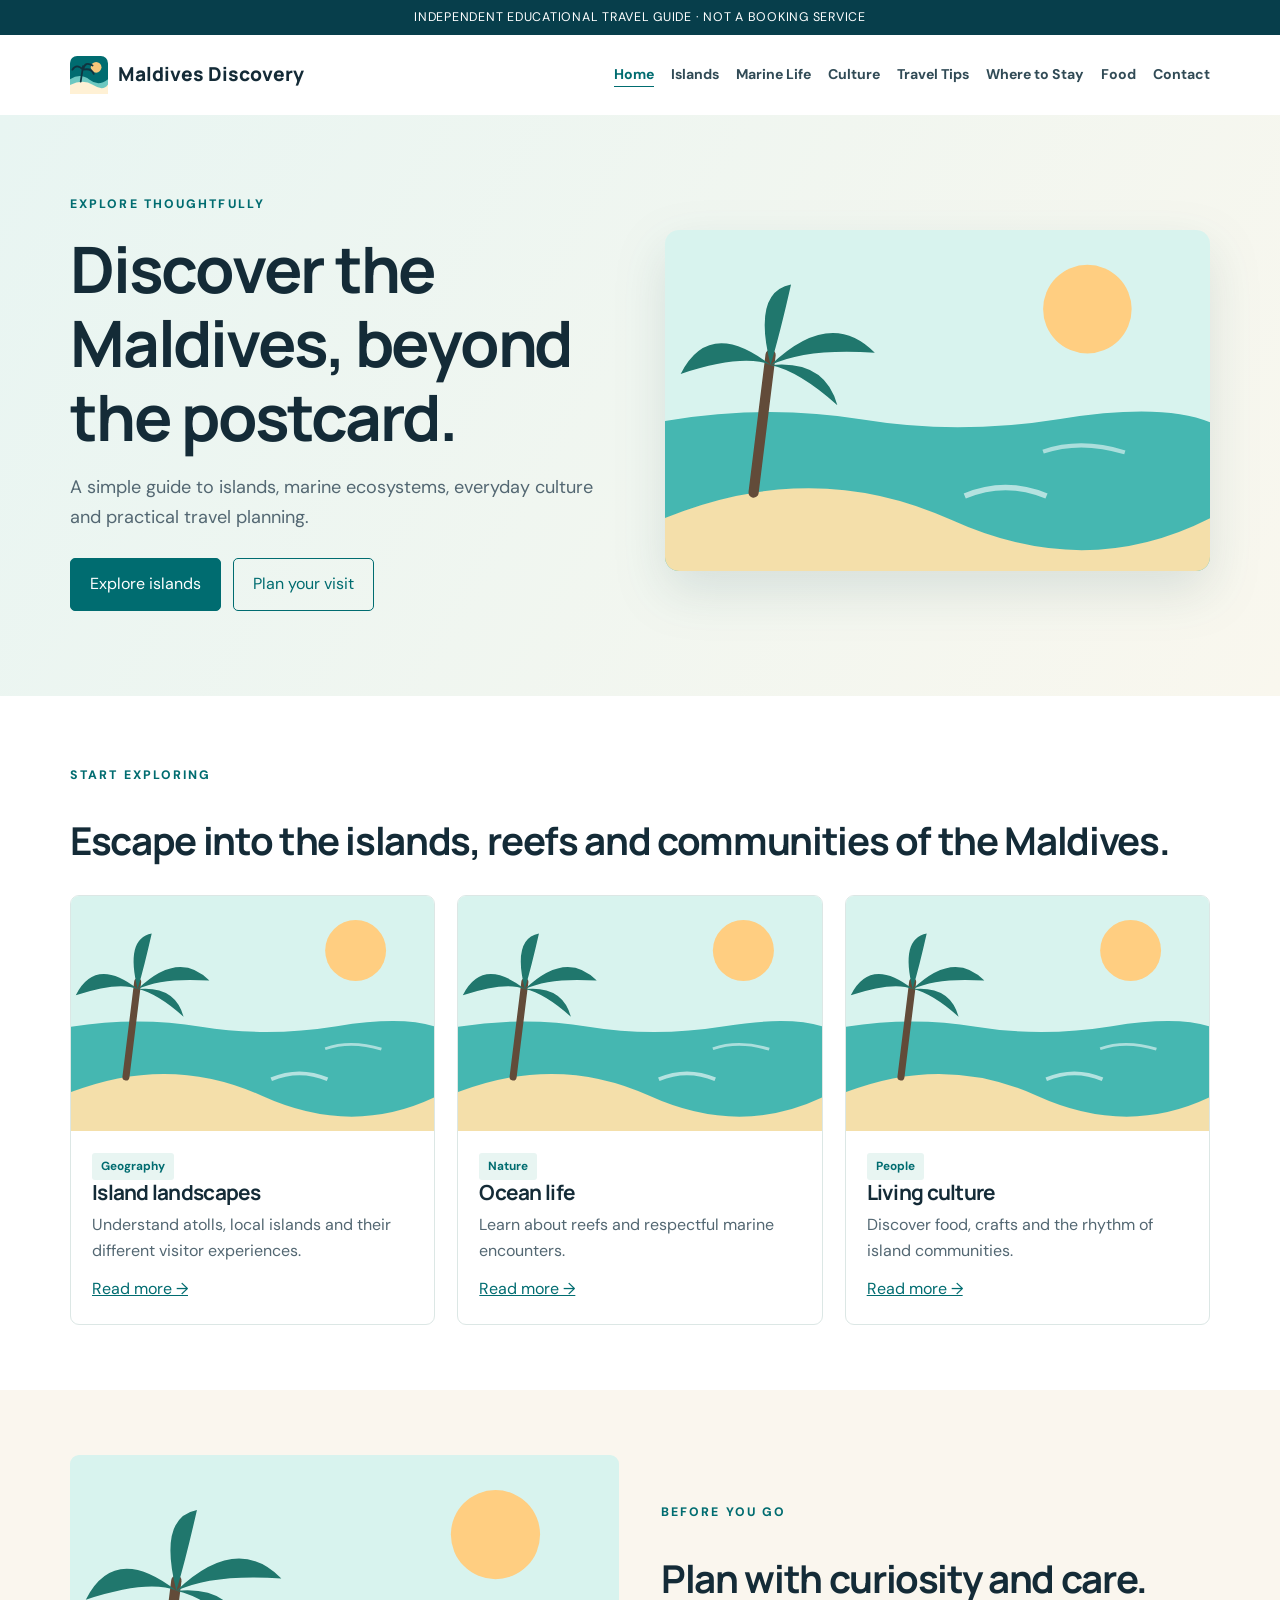
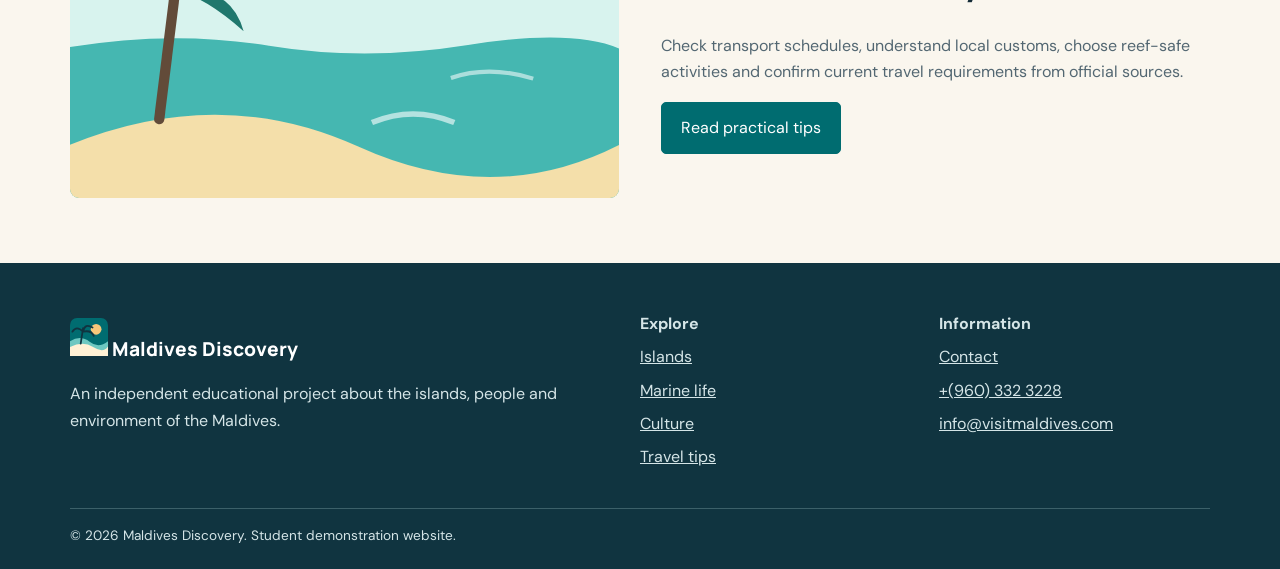
==== index.html @ dc48fafd "Initial commit - Maldives Discovery website" ====
<!DOCTYPE html>
<html lang="en">

<head>
    <meta charset="utf-8" />
    <meta content="width=device-width,initial-scale=1" name="viewport" />
    <meta content="Discover the Maldives through an educational guide." name="description" />
    <title>
        Home | Maldives Discovery
    </title>
    <link href="assets/logo.svg" rel="icon" type="image/svg+xml" />
    <link href="assets/style.css" rel="stylesheet" />
    <script defer="" src="assets/script.js">
    </script>
</head>

<body>
    <a class="skip" href="#main">
        Skip to content
    </a>
    <div class="top">
        INDEPENDENT EDUCATIONAL TRAVEL GUIDE &middot; NOT A BOOKING SERVICE
    </div>
    <div class="container">
        <nav aria-label="Main navigation" class="nav">
            <a class="brand" href="index.html">
                <img alt="" src="assets/logo.svg" />
                Maldives Discovery
            </a>
            <button aria-controls="navlinks" aria-expanded="false" class="menu">
                Menu
            </button>
            <div class="links" id="navlinks">
                <a aria-current="page" href="index.html">
                    Home
                </a>
                <a href="islands.html">
                    Islands
                </a>
                <a href="marine.html">
                    Marine Life
                </a>
                <a href="culture.html">
                    Culture
                </a>
                <a href="travel.html">
                    Travel Tips
                </a>
                <a href="stays.html">
                    Where to Stay
                </a>
                <a href="food.html">
                    Food
                </a>
                <a href="contact.html">
                    Contact
                </a>
            </div>
        </nav>
    </div>
    <main id="main">
        <section class="hero">
            <div class="container hero-inner">
                <div>
                    <span class="eyebrow">
                        Explore thoughtfully
                    </span>
                    <h1>
                        Discover the Maldives, beyond the postcard.
                    </h1>
                    <p class="lead">
                        A simple guide to islands, marine ecosystems, everyday culture and practical travel planning.
                    </p>
                    <div class="actions">
                        <a class="btn" href="islands.html">
                            Explore islands
                        </a>
                        <a class="btn secondary" href="travel.html">
                            Plan your visit
                        </a>
                    </div>
                </div>
                <img alt="Real aerial photograph of a palm-lined Maldives beach and turquoise lagoon" class="hero-art"
                    decoding="async" loading="lazy" onerror="this.onerror=null;this.src='assets/islands.svg'"
                    referrerpolicy="no-referrer"
                    src="https://images.unsplash.com/photo-1580452356610-d8428b35410d?q=80&w=627&auto=format&fit=crop&ixlib=rb-4.1.0&ixid=NHwxMjA3fDA%3D" />
            </div>
        </section>
        <section class="section">
            <div class="container">
                <span class="eyebrow">
                    Start exploring
                </span>
                <h2>
                    Escape into the islands, reefs and communities of the Maldives.
                </h2>
                <p class="intro">

                </p>
                <div class="grid">
                    <article class="card" data-category="all">
                        <img alt="Real photograph of a Maldivian island and beach" decoding="async" loading="lazy"
                            onerror="this.onerror=null;this.src='assets/islands.svg'" referrerpolicy="no-referrer"
                            src="https://images.unsplash.com/photo-1610964029130-fed216b99544?q=80&w=1374&auto=format&fit=crop&ixlib=rb-4.1.0&ixid=NHwxMjA3fDA%3D" />
                        <div class="card-content">
                            <span class="tag">
                                Geography
                            </span>
                            <h3>
                                Island landscapes
                            </h3>
                            <p>
                                Understand atolls, local islands and their different visitor experiences.
                            </p>
                            <a href="islands.html">
                                Read more &rarr;
                            </a>
                        </div>
                    </article>
                    <article class="card" data-category="all">
                        <img alt="Real aerial photograph of an island in the Maldives" decoding="async" loading="lazy"
                            onerror="this.onerror=null;this.src='assets/islands.svg'" referrerpolicy="no-referrer"
                            src="https://images.unsplash.com/photo-1768438194652-651b5a6d9580?q=80&w=880&auto=format&fit=crop&ixlib=rb-4.1.0&ixid=NHwxMjA3fDA%3D" />
                        <div class="card-content">
                            <span class="tag">
                                Nature
                            </span>
                            <h3>
                                Ocean life
                            </h3>
                            <p>
                                Learn about reefs and respectful marine encounters.
                            </p>
                            <a href="marine.html">
                                Read more &rarr;
                            </a>
                        </div>
                    </article>
                    <article class="card" data-category="all">
                        <img alt="Real photograph of a coral reef island in the Maldives" decoding="async"
                            loading="lazy" onerror="this.onerror=null;this.src='assets/islands.svg'"
                            referrerpolicy="no-referrer"
                            src="https://images.unsplash.com/photo-1612294590672-fa8da573f09c?w=500&auto=format&fit=crop&q=60&ixlib=rb-4.1.0&ixid=NHwxMjA3fDA%3D" />
                        <div class="card-content">
                            <span class="tag">
                                People
                            </span>
                            <h3>
                                Living culture
                            </h3>
                            <p>
                                Discover food, crafts and the rhythm of island communities.
                            </p>
                            <a href="culture.html">
                                Read more &rarr;
                            </a>
                        </div>
                    </article>
                </div>
            </div>
        </section>
        <section class="section alt">
            <div class="container split">
                <img alt="Real aerial photograph of a palm-lined Maldives beach and turquoise lagoon" decoding="async"
                    loading="lazy" onerror="this.onerror=null;this.src='assets/islands.svg'"
                    referrerpolicy="no-referrer"
                    src="https://images.unsplash.com/photo-1667052965484-d0413a1f2cc8?w=500&auto=format&fit=crop&q=60&ixlib=rb-4.1.0&ixid=NHwxMjA3fDA%3D" />
                <div>
                    <span class="eyebrow">
                        Before you go
                    </span>
                    <h2>
                        Plan with curiosity and care.
                    </h2>
                    <p>
                        Check transport schedules, understand local customs, choose reef-safe activities and confirm
                        current travel requirements from official sources.
                    </p>
                    <a class="btn" href="travel.html">
                        Read practical tips
                    </a>
                </div>
            </div>
        </section>
    </main>
    <footer class="footer">
        <div class="container">
            <div class="footergrid">
                <div>
                    <a class="brand" href="index.html" style="color:white">
                        <img alt="" src="assets/logo.svg" />
                        Maldives Discovery
                    </a>
                    <p>
                        An independent educational project about the islands, people and environment of the Maldives.
                    </p>
                </div>
                <div>
                    <strong>
                        Explore
                    </strong>
                    <a href="islands.html">
                        Islands
                    </a>
                    <a href="marine.html">
                        Marine life
                    </a>
                    <a href="culture.html">
                        Culture
                    </a>
                    <a href="travel.html">
                        Travel tips
                    </a>
                </div>
                <div>
                    <strong>
                        Information
                    </strong>
                    <a href="contact.html">
                        Contact
                    </a>
                   <a href="tel:+9603323228">
                        +(960) 332 3228
                    </a>
                    <a href="mailto:info@visitmaldives.com">
                        info@visitmaldives.com
                    </a>
                </div>
            </div>
            <div class="footerbottom">
                &copy; 2026 Maldives Discovery. Student demonstration website. 
            </div>
        </div>
      
    </footer>
</body>

</html>
---- assets/style.css ----
@import url('https://fonts.googleapis.com/css2?family=DM+Sans:wght@400;500;600;700&family=Manrope:wght@400;600;700;800&display=swap');

:root {
    --ink: #142b37;
    --muted: #536772;
    --teal: #006c70;
    --pale: #e8f5f2;
    --sand: #faf6ee;
    --line: #dce7e5;
    --white: #fff
}

* {
    box-sizing: border-box
}

html {
    scroll-behavior: smooth
}

body {
    margin: 0;
    background: #fff;
    color: var(--ink);
    font: 16px/1.65 'DM Sans', Arial, sans-serif
}

h1,
h2,
h3 {
    font-family: Manrope, Arial, sans-serif;
    line-height: 1.16;
    letter-spacing: -.035em
}

h1 {
    font-size: clamp(2.5rem, 5vw, 4.8rem);
    margin: .25em 0
}

h2 {
    font-size: clamp(1.7rem, 3vw, 2.65rem)
}

h3 {
    font-size: 1.3rem
}

p {
    color: var(--muted)
}

a {
    color: var(--teal)
}

a:focus-visible,
button:focus-visible,
input:focus-visible,
textarea:focus-visible,
select:focus-visible {
    outline: 3px solid #ffb84d;
    outline-offset: 3px
}

.skip {
    position: absolute;
    top: -60px;
    left: 10px;
    background: white;
    padding: 10px;
    z-index: 100
}

.skip:focus {
    top: 10px
}

.container {
    width: min(1140px, calc(100% - 40px));
    margin: auto
}

.top {
    background: #073e4b;
    color: white;
    text-align: center;
    padding: 7px;
    font-size: .78rem;
    letter-spacing: .06em
}

.nav {
    display: flex;
    align-items: center;
    justify-content: space-between;
    gap: 20px;
    min-height: 80px
}

.brand {
    display: flex;
    align-items: center;
    gap: 10px;
    text-decoration: none;
    color: var(--ink);
    font-family: Manrope;
    font-weight: 800;
    font-size: 1.2rem
}

.brand img {
    width: 38px;
    height: 38px
}

.links {
    display: flex;
    gap: 17px;
    align-items: center;
    flex-wrap: wrap
}

.links a {
    color: #314b56;
    text-decoration: none;
    font-size: .88rem;
    font-weight: 700
}

.links a[aria-current=page],
.links a:hover {
    color: var(--teal);
    text-decoration: underline;
    text-underline-offset: 7px
}

.menu {
    display: none
}

.hero {
    background: linear-gradient(120deg, #e8f5f2, #f9f7ee);
    padding: 75px 0 85px;
    overflow: hidden
}

.hero-inner {
    display: grid;
    grid-template-columns: 1fr 1fr;
    align-items: center;
    gap: 50px
}

.eyebrow {
    color: var(--teal);
    font-size: .77rem;
    text-transform: uppercase;
    letter-spacing: .17em;
    font-weight: 800
}

.lead {
    font-size: 1.13rem;
    max-width: 580px
}

.hero-art {
    width: 100%;
    filter: drop-shadow(0 20px 25px #0d4b4c20)
}

.btn {
    display: inline-block;
    background: var(--teal);
    color: #fff;
    text-decoration: none;
    border: 1px solid var(--teal);
    padding: 12px 19px;
    border-radius: 5px;
    font-weight: 700;
    cursor: pointer;
    font: inherit
}

.btn.secondary {
    background: transparent;
    color: var(--teal)
}

.btn:hover {
    background: #004f53;
    color: white
}

.actions {
    display: flex;
    gap: 12px;
    flex-wrap: wrap;
    margin-top: 26px
}

.section {
    padding: 65px 0
}

.section.alt {
    background: var(--sand)
}

.intro {
    max-width: 720px;
    margin-bottom: 28px
}

.grid {
    display: grid;
    grid-template-columns: repeat(3, 1fr);
    gap: 22px
}

.card {
    background: #fff;
    border: 1px solid var(--line);
    border-radius: 9px;
    overflow: hidden
}

.card img {
    display: block;
    width: 100%;
    aspect-ratio: 1.6;
    object-fit: cover
}

.card-content {
    padding: 21px
}

.card h3 {
    margin: 0 0 7px
}

.card p {
    margin: 0 0 12px
}

.tag {
    display: inline-block;
    color: #006c70;
    background: var(--pale);
    padding: 4px 9px;
    font-size: .74rem;
    font-weight: 700;
    border-radius: 3px
}

.pagehead {
    background: #eaf5f2;
    padding: 57px 0
}

.pagehead p {
    max-width: 690px
}

.split {
    display: grid;
    grid-template-columns: 1fr 1fr;
    gap: 42px;
    align-items: center
}

.split img {
    width: 100%;
    border-radius: 9px
}

.facts {
    display: grid;
    grid-template-columns: repeat(3, 1fr);
    gap: 15px
}

.fact {
    border-left: 3px solid var(--teal);
    padding: 12px 16px;
    background: #f4faf8
}

.notice {
    background: #fff7e6;
    border-left: 4px solid #d79621;
    padding: 16px;
    margin: 24px 0
}

.filterbar {
    display: flex;
    gap: 10px;
    flex-wrap: wrap;
    margin: 20px 0
}

.filterbar button {
    padding: 9px 16px;
    background: white;
    border: 1px solid #b8d0ca;
    border-radius: 4px;
    cursor: pointer
}

.filterbar button.active {
    background: var(--teal);
    color: white
}

.field {
    margin-bottom: 17px
}

.field label {
    display: block;
    font-weight: 700;
    margin-bottom: 5px
}

.field input,
.field select,
.field textarea {
    width: 100%;
    padding: 12px;
    border: 1px solid #a8bdc0;
    border-radius: 4px;
    font: inherit
}

.field small {
    color: #536772
}

.form-wrap {
    max-width: 700px;
    background: white;
    padding: 28px;
    border: 1px solid var(--line);
    border-radius: 8px
}

.error {
    color: #a52626;
    font-size: .88rem
}

.success {
    color: #075c3f;
    background: #e7f7ed;
    padding: 12px;
    margin-top: 14px
}

.faq details {
    padding: 18px 0;
    border-bottom: 1px solid var(--line)
}

.faq summary {
    cursor: pointer;
    font-weight: 700
}

.footer {
    background: #103440;
    color: #d5e5e7;
    padding: 48px 0 22px
}

.footer p,
.footer a {
    color: #d5e5e7
}

.footergrid {
    display: grid;
    grid-template-columns: 2fr 1fr 1fr;
    gap: 28px
}

.footer a {
    display: block;
    margin: 7px 0
}

.footerbottom {
    border-top: 1px solid #3c6069;
    margin-top: 30px;
    padding-top: 16px;
    font-size: .85rem
}

.tiny {
    font-size: .85rem
}

.content {
    max-width: 790px
}

.content h2 {
    margin-top: 36px
}

@media(max-width:800px) {
    .menu {
        display: block;
        background: #fff;
        border: 1px solid var(--line);
        padding: 9px 12px
    }

    .nav {
        flex-wrap: wrap;
        padding: 15px 0
    }

    .links {
        display: none;
        width: 100%;
        flex-direction: column;
        align-items: flex-start;
        padding-bottom: 15px
    }

    .links.open {
        display: flex
    }

    .hero-inner,
    .split {
        grid-template-columns: 1fr
    }

    .grid {
        grid-template-columns: repeat(2, 1fr)
    }

    .footergrid {
        grid-template-columns: 1fr 1fr
    }
}

@media(max-width:540px) {

    .grid,
    .facts,
    .footergrid {
        grid-template-columns: 1fr
    }

    .section {
        padding: 42px 0
    }

    .hero {
        padding: 45px 0
    }
}

@media(prefers-reduced-motion:reduce) {
    html {
        scroll-behavior: auto
    }

    * {
        animation: none !important;
        transition: none !important
    }
}

img {
    max-width: 100%
}

main img:not(.brand img) {
    object-fit: cover
}

.hero img {
    object-fit: cover;
    min-height: 340px;
    max-height: 570px;
    width: 100%;
    border-radius: 14px
}

.card img {
    width: 100%;
    aspect-ratio: 1.55;
    object-fit: cover
}

.feature img {
    width: 100%;
    object-fit: cover
}

.section {
    padding-top: 65px;
    padding-bottom: 65px
}

@media(max-width:700px) {
    .hero img {
        min-height: 230px
    }
}
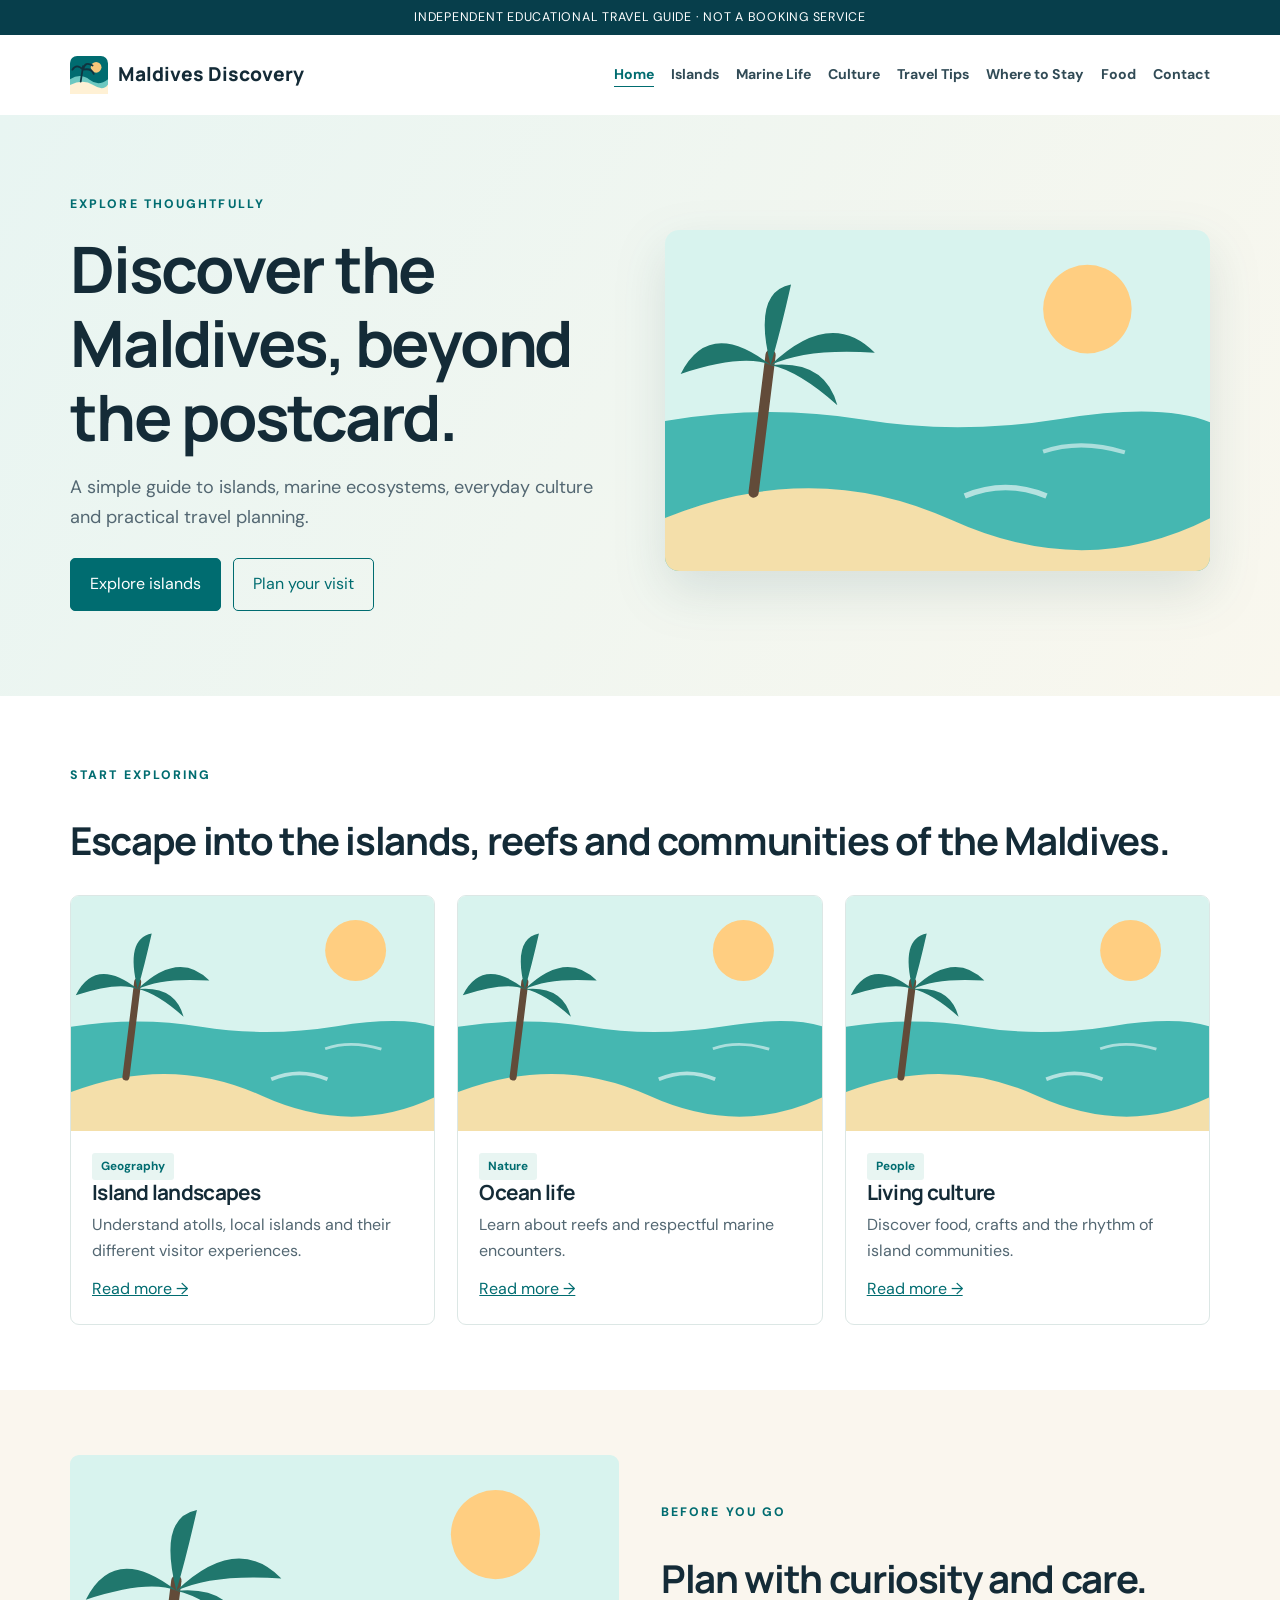
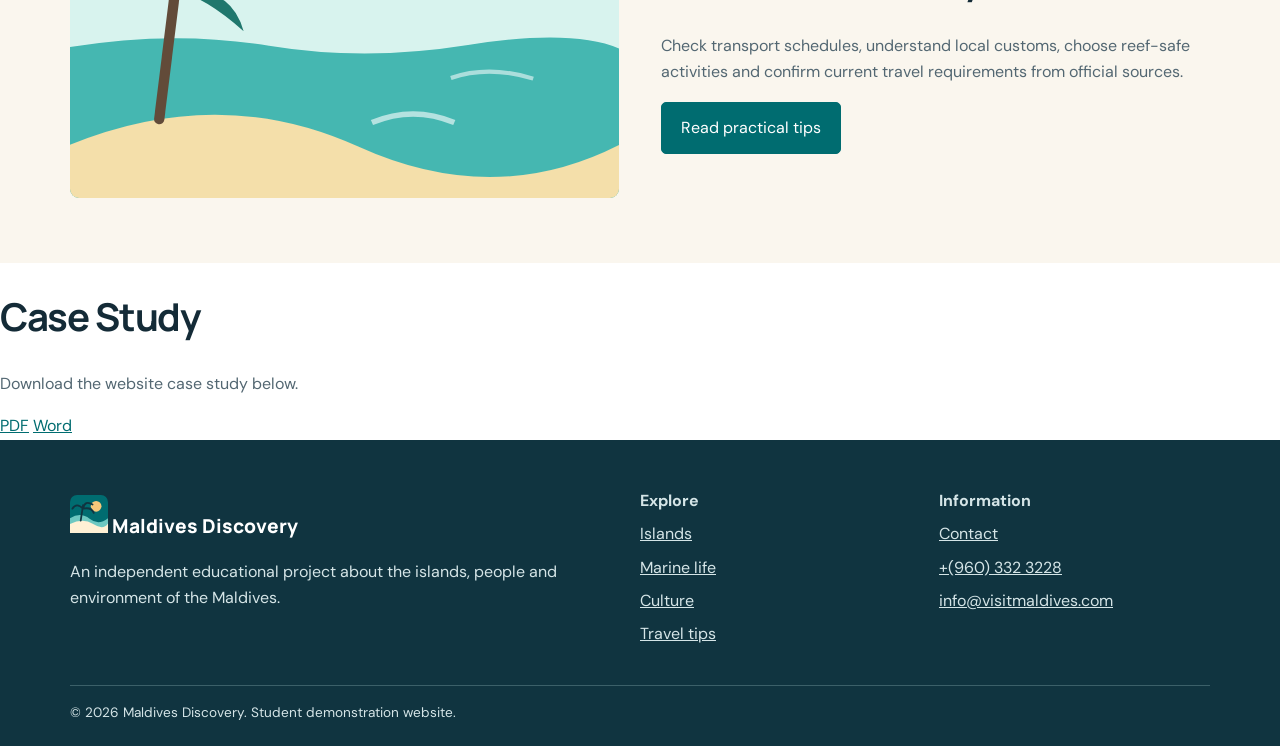
==== commit 799a6547: "added case study links" ====
--- a/index.html
+++ b/index.html
@@ -182,6 +182,12 @@
                 </div>
             </div>
         </section>
+        <section>
+            <h2>Case Study</h2>
+            <p>Download the website case study below.</p>
+            <a href="case-study/SD1004_Case_Study.pdf" download>PDF</a>
+            <a href="case-study/SD1004_Case_Study.docx" download>Word</a>
+        </section>
     </main>
     <footer class="footer">
         <div class="container">
@@ -219,7 +225,7 @@
                     <a href="contact.html">
                         Contact
                     </a>
-                   <a href="tel:+9603323228">
+                    <a href="tel:+9603323228">
                         +(960) 332 3228
                     </a>
                     <a href="mailto:info@visitmaldives.com">
@@ -228,10 +234,12 @@
                 </div>
             </div>
             <div class="footerbottom">
-                &copy; 2026 Maldives Discovery. Student demonstration website. 
-            </div>
+                &copy; 2026 Maldives Discovery. Student demonstration website.
+            </div>
+
+
         </div>
-      
+
     </footer>
 </body>
 
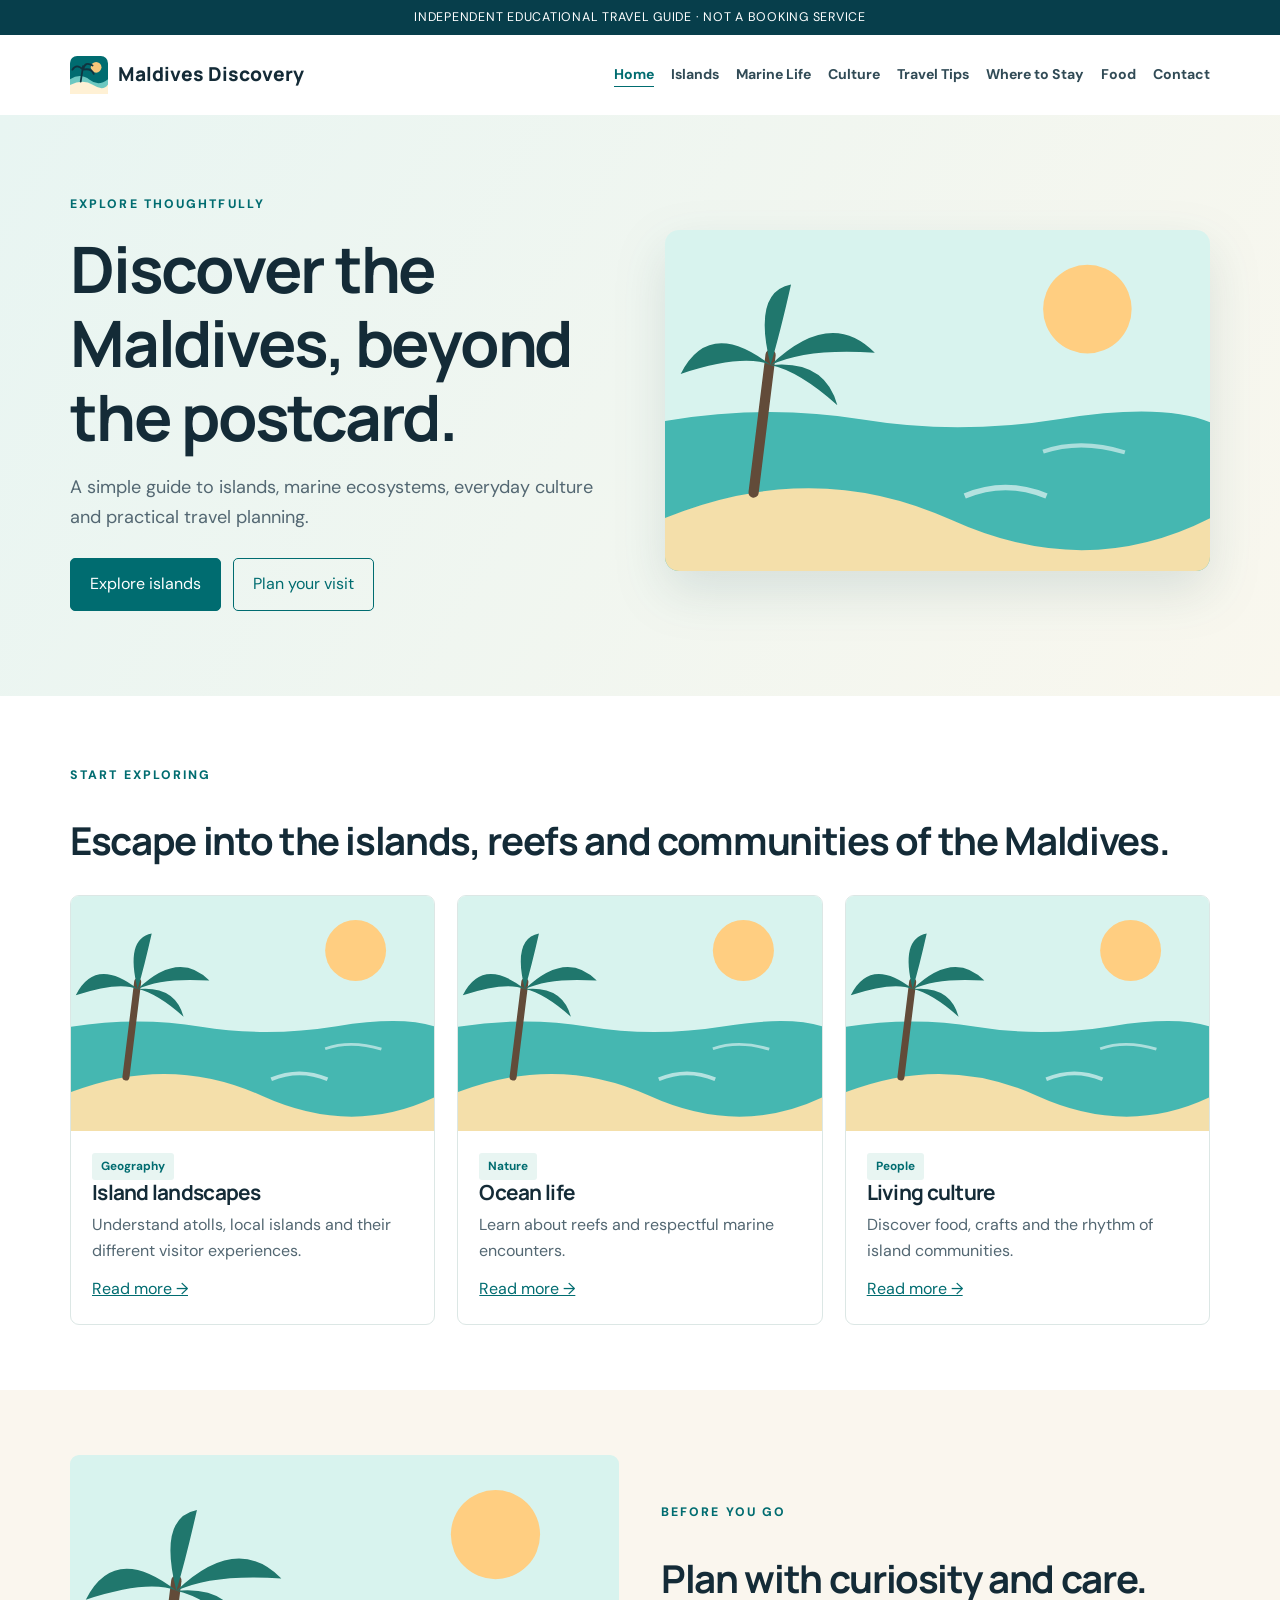
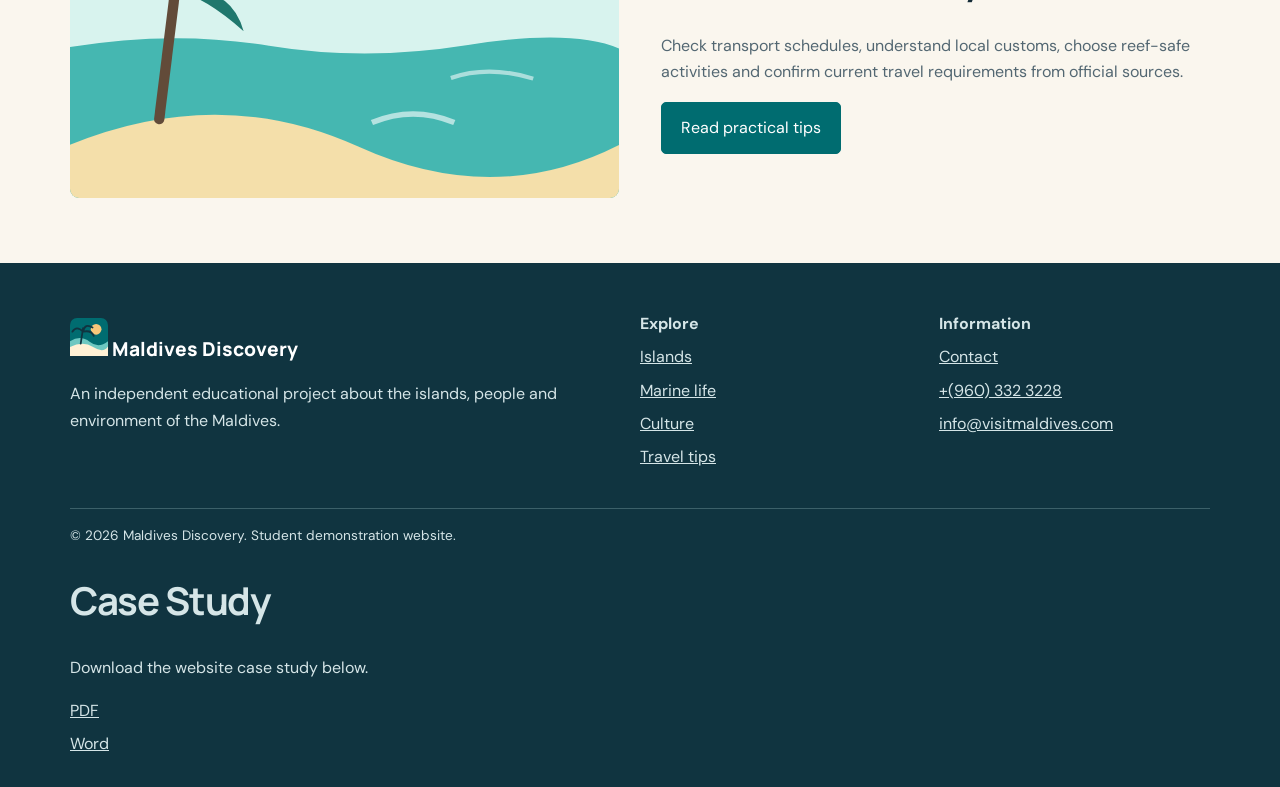
==== commit c7164e3f: "Add case study links" ====
--- a/index.html
+++ b/index.html
@@ -182,12 +182,7 @@
                 </div>
             </div>
         </section>
-        <section>
-            <h2>Case Study</h2>
-            <p>Download the website case study below.</p>
-            <a href="case-study/SD1004_Case_Study.pdf" download>PDF</a>
-            <a href="case-study/SD1004_Case_Study.docx" download>Word</a>
-        </section>
+        
     </main>
     <footer class="footer">
         <div class="container">
@@ -236,7 +231,12 @@
             <div class="footerbottom">
                 &copy; 2026 Maldives Discovery. Student demonstration website.
             </div>
-
+<section>
+            <h2>Case Study</h2>
+            <p>Download the website case study below.</p>
+            <a href="case-study/SD1004_Case_Study.pdf" download>PDF</a>
+            <a href="case-study/SD1004_Case_Study.docx" download>Word</a>
+        </section>
 
         </div>
 
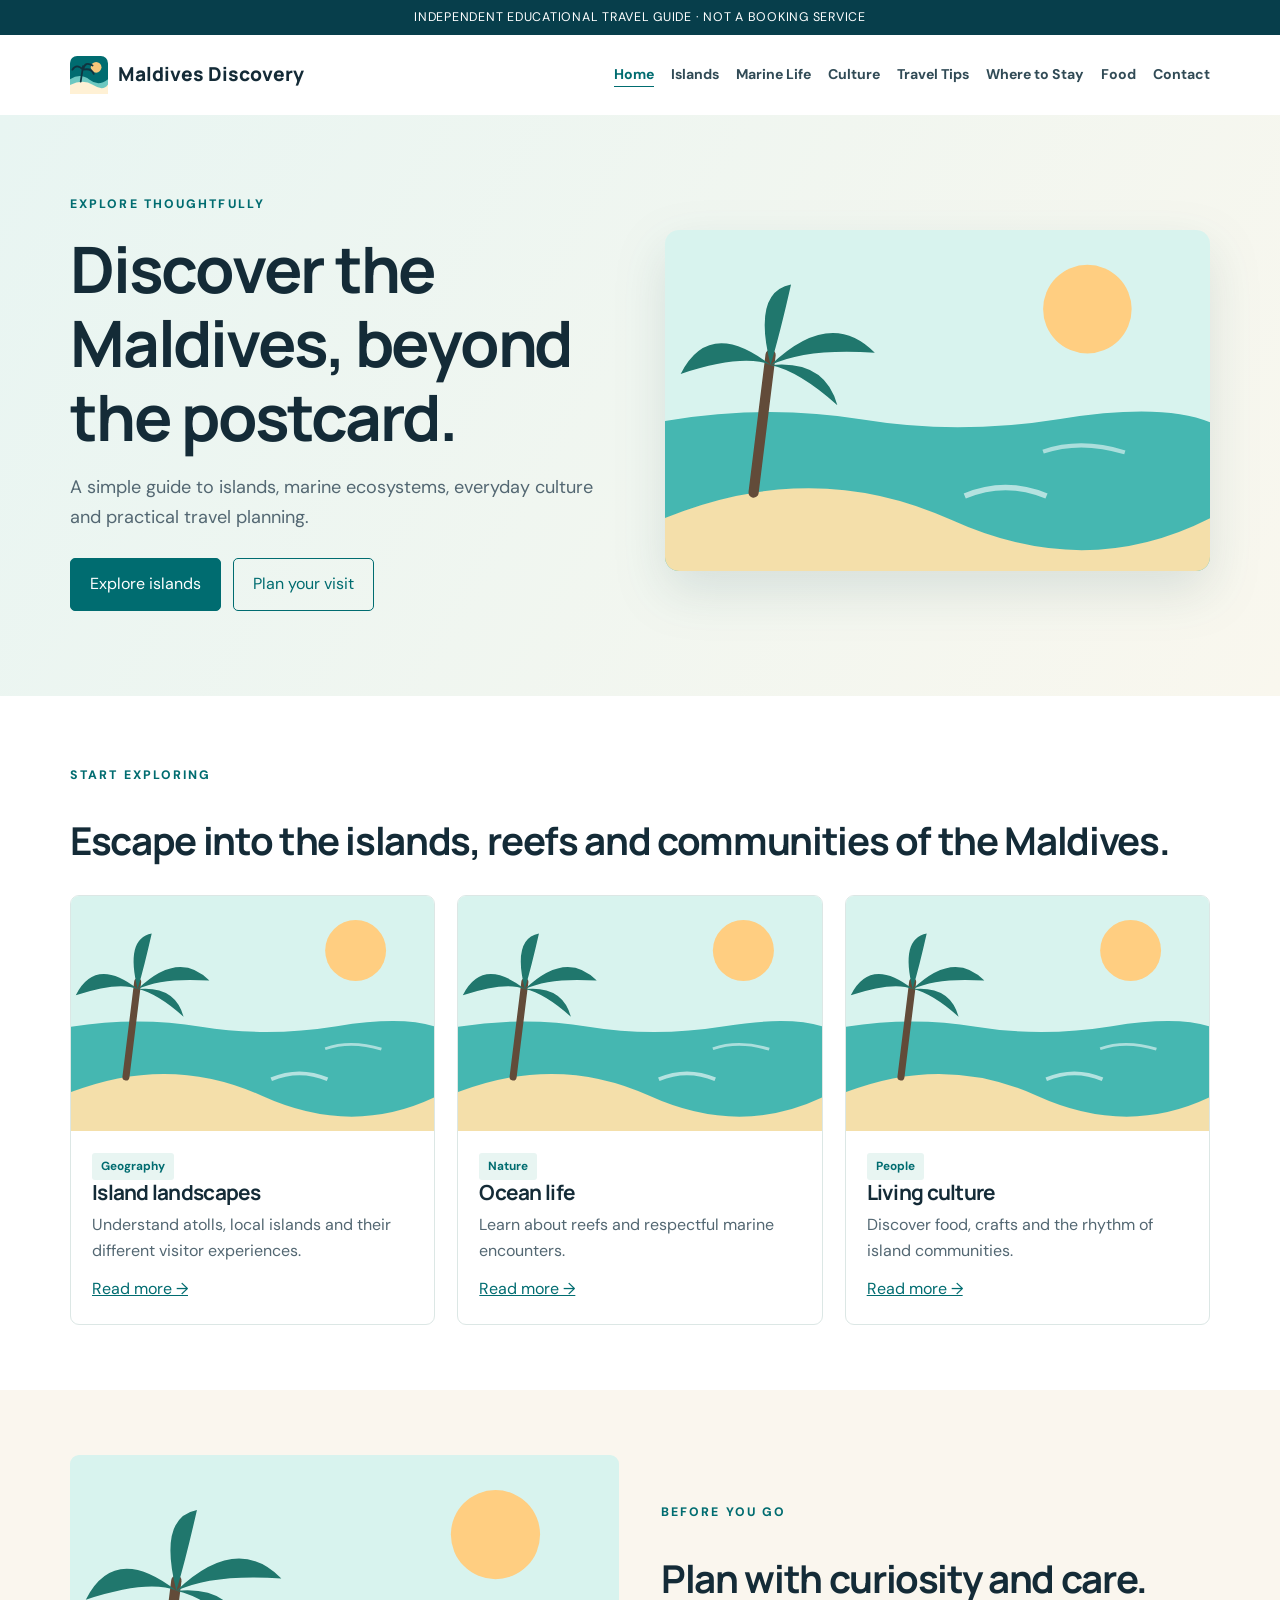
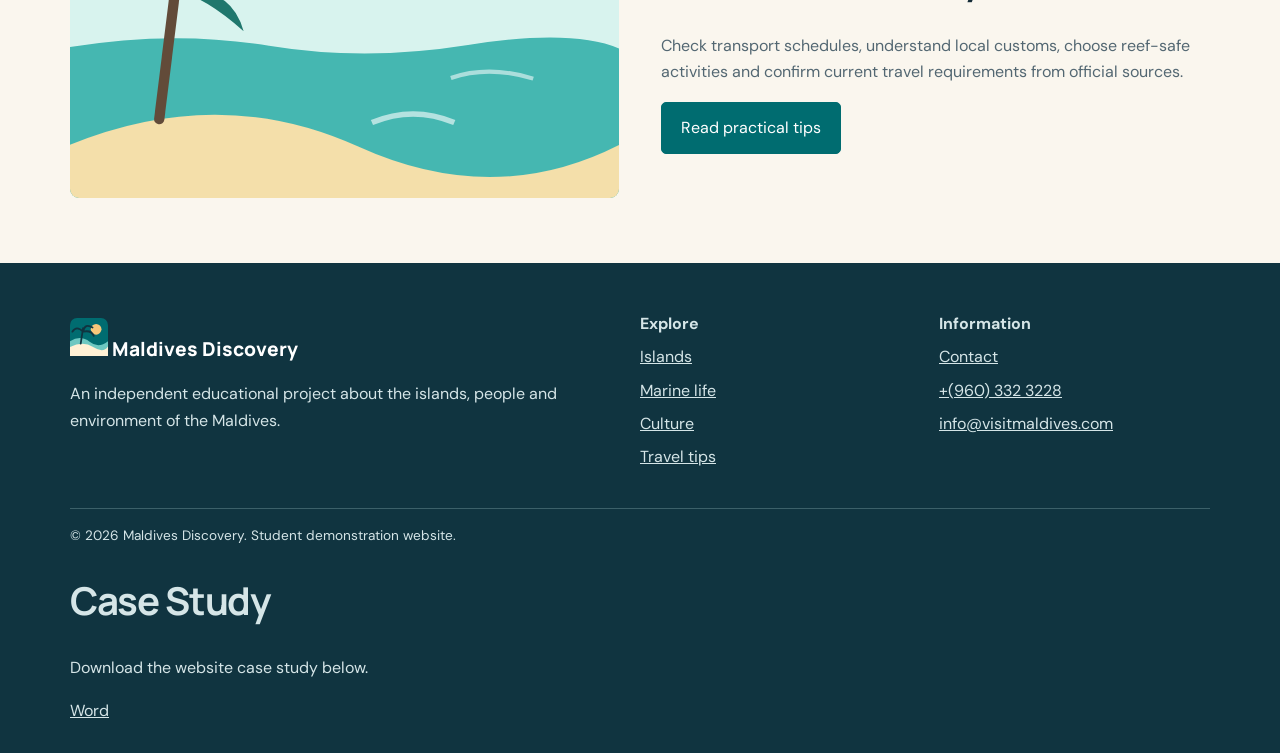
==== commit 01c50fe7: "Add case study links" ====
--- a/index.html
+++ b/index.html
@@ -234,7 +234,7 @@
 <section>
             <h2>Case Study</h2>
             <p>Download the website case study below.</p>
-            <a href="case-study/SD1004_Case_Study.pdf" download>PDF</a>
+          
             <a href="case-study/SD1004_Case_Study.docx" download>Word</a>
         </section>
 
